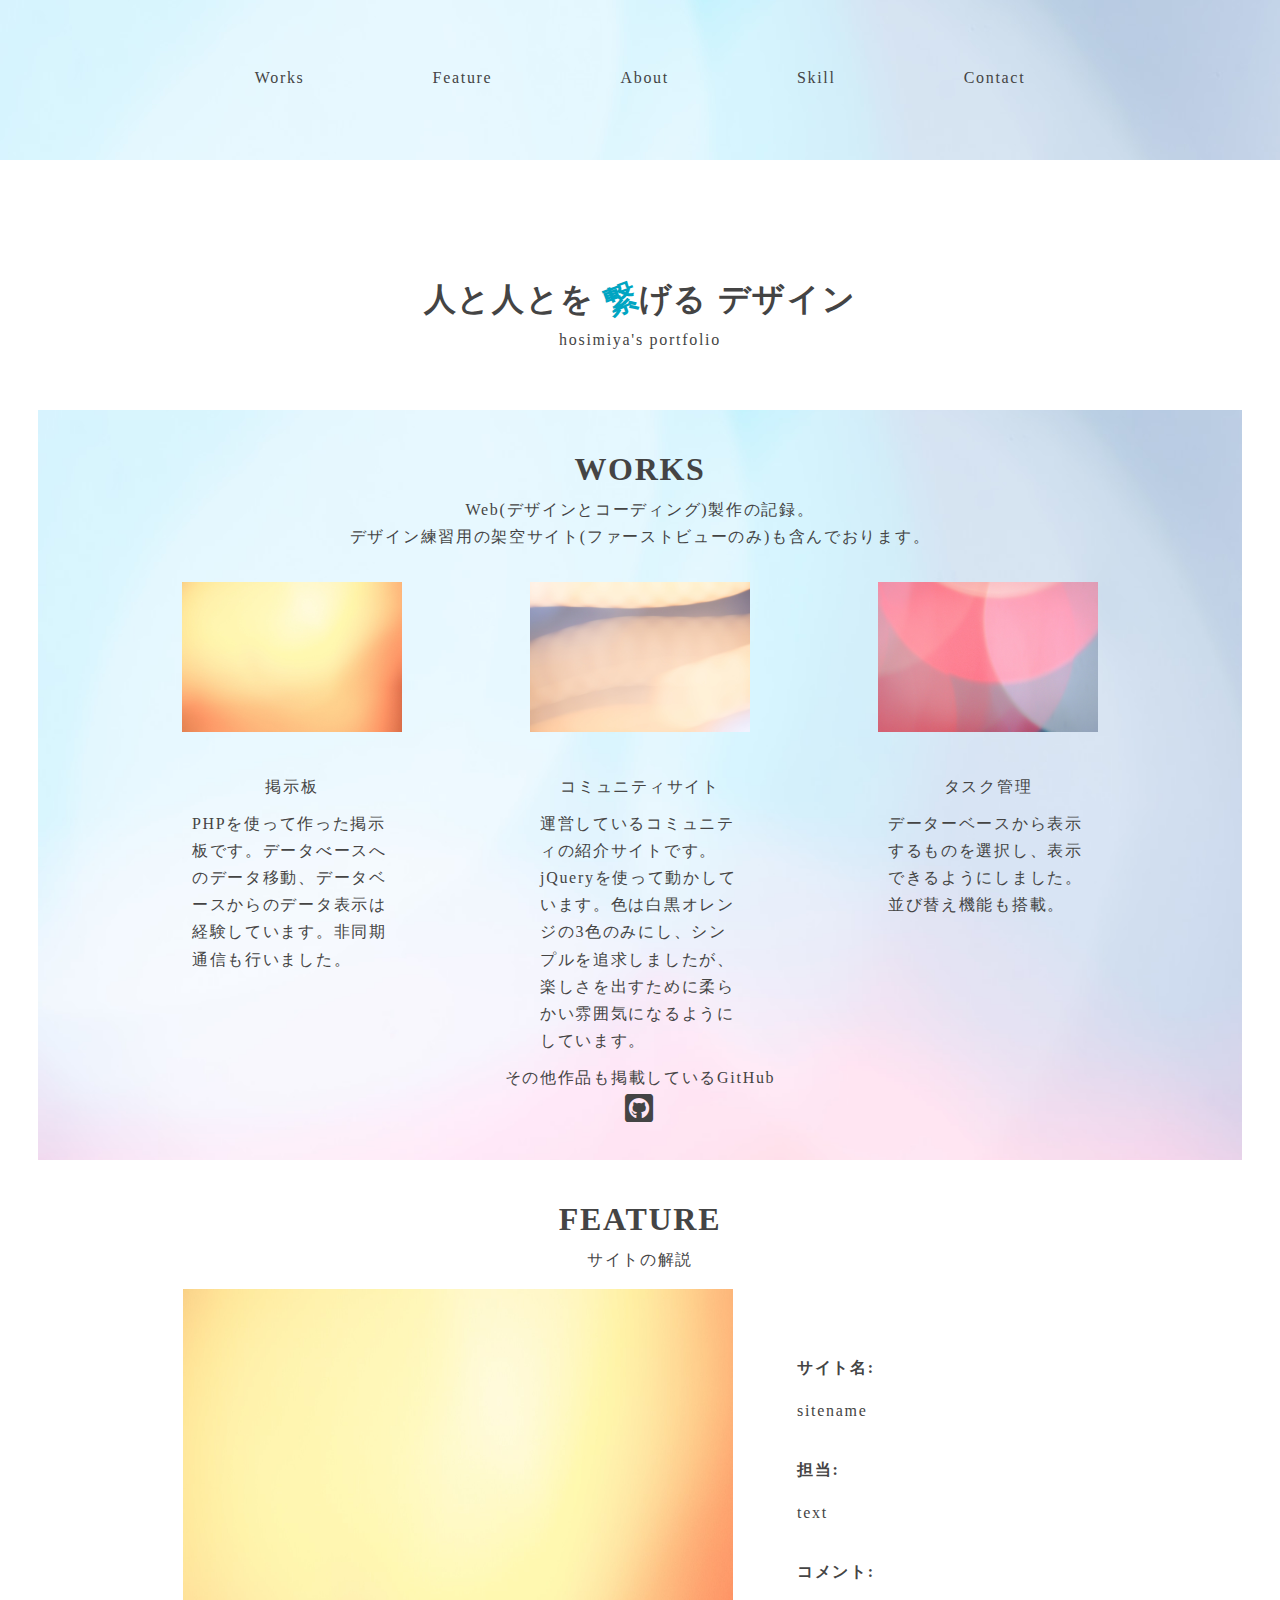
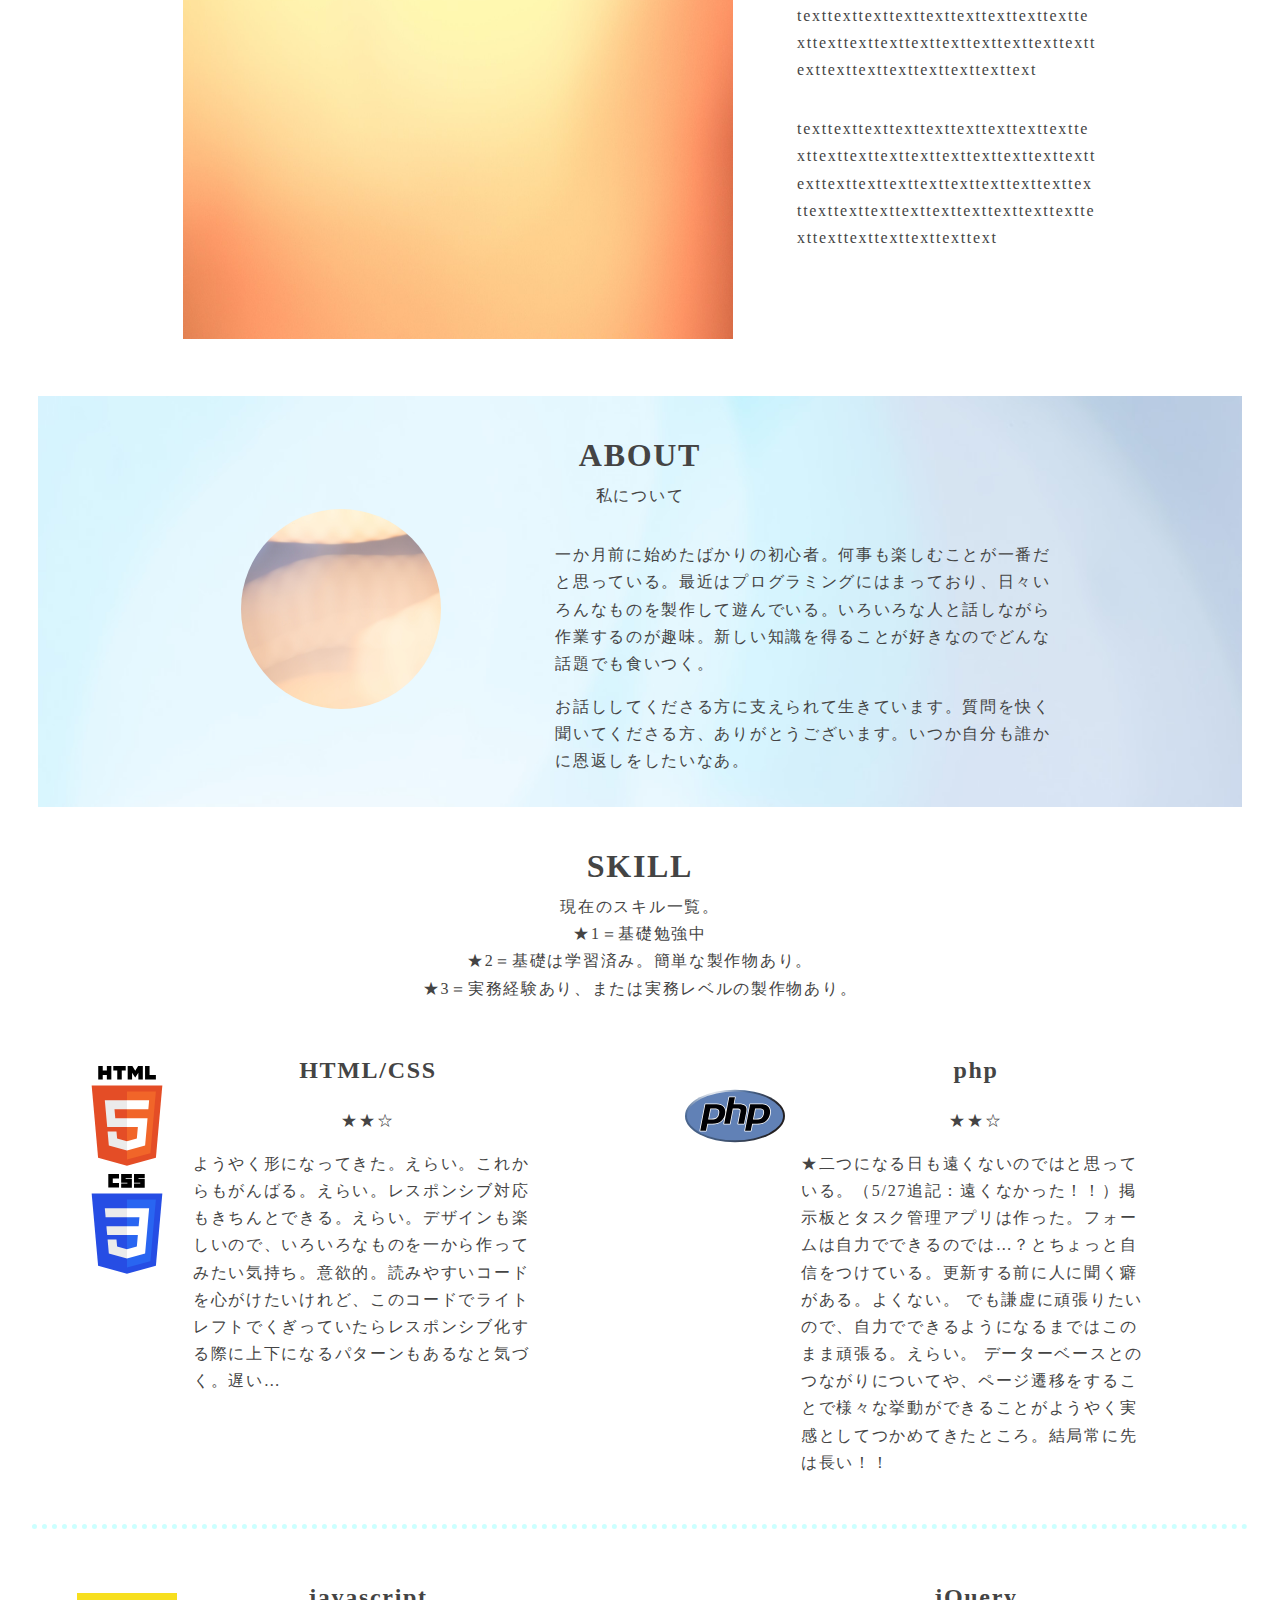
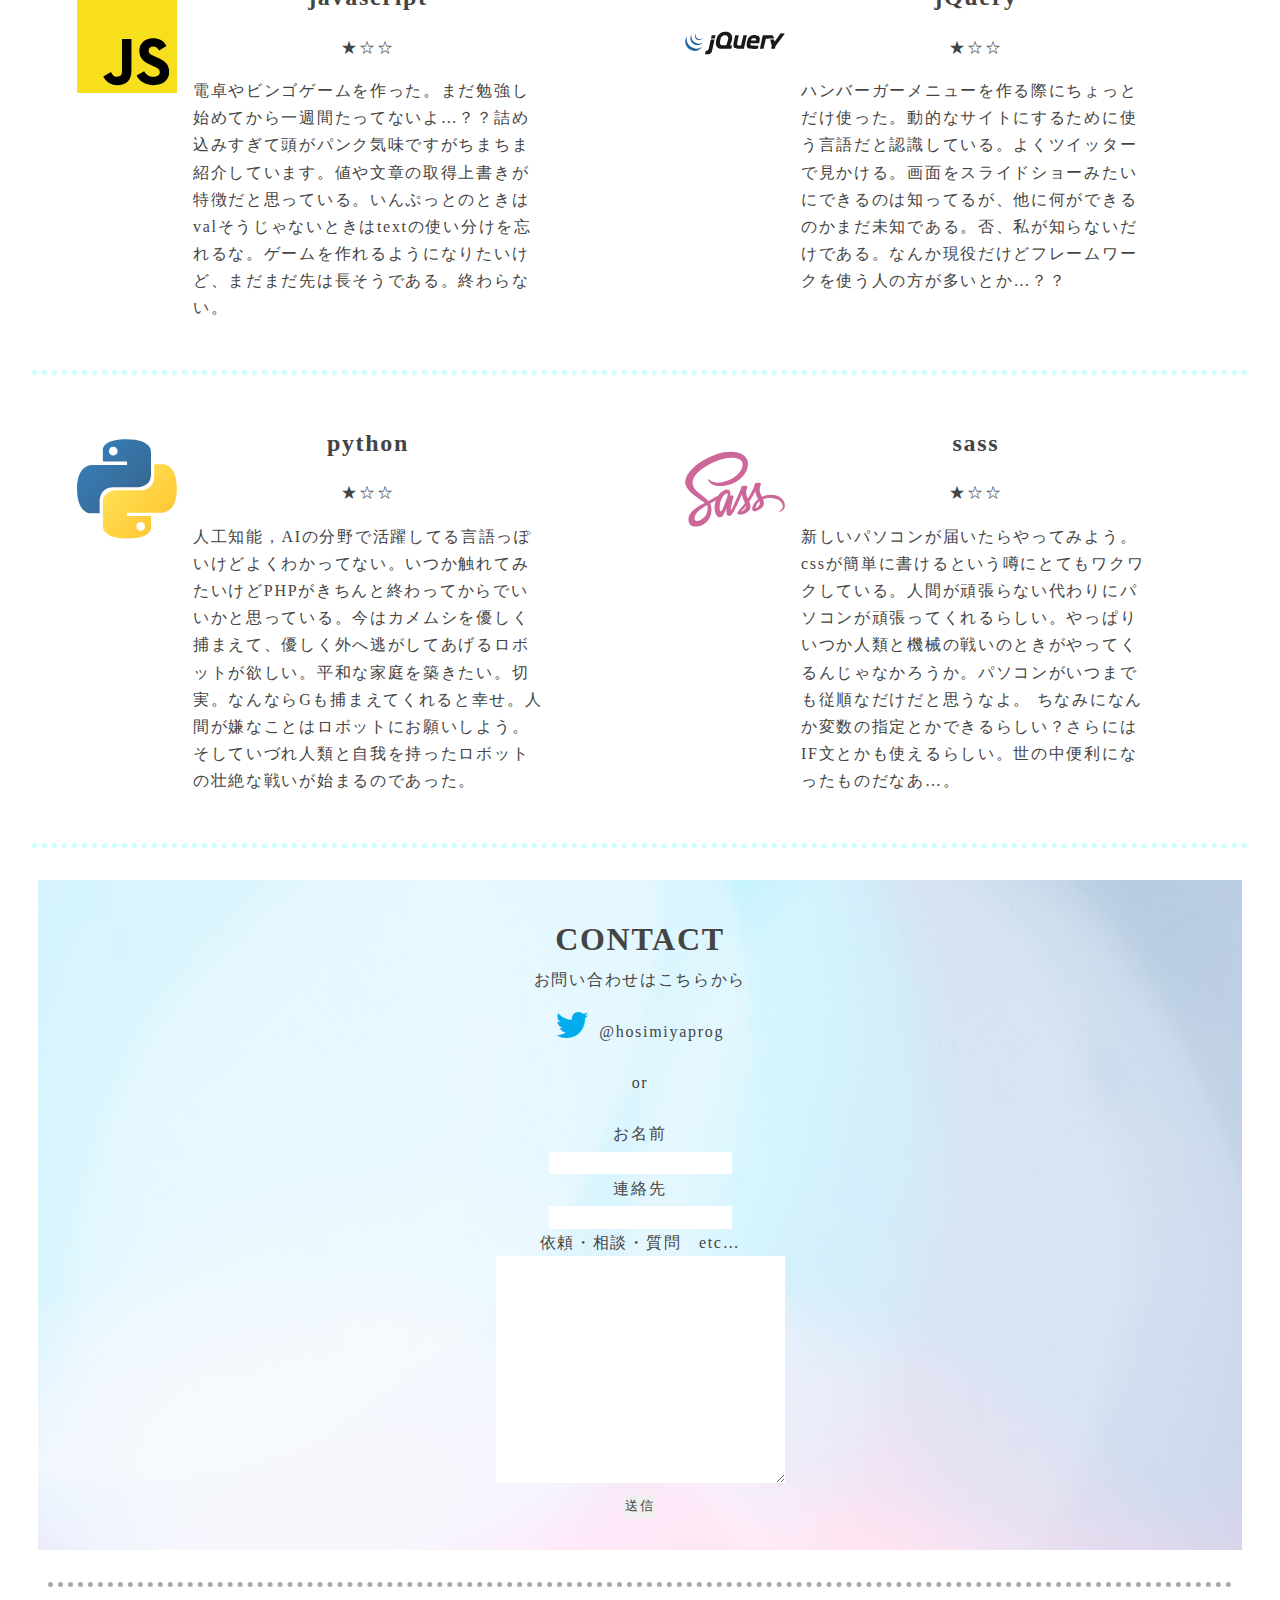
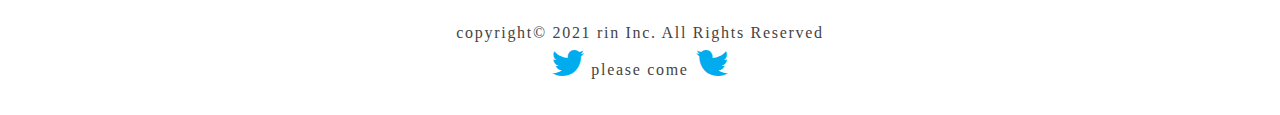
==== portfolio.html @ b61c9c37 "初期化" ====
<!DOCTYPE html>
<html lang="ja">

<head>
  <meta charset="UTF-8">
  <meta http-equiv="X-UA-Compatible" content="IE=edge">
  <meta name="viewport" content="width=device-width, initial-scale=1.0">
  <link rel="stylesheet" href="portfolio-common.css">
  <link rel="stylesheet" href="portfolio-sp.css" media="screen and (max-width:480px)">
  <link rel="stylesheet" href="portfolio-tb.css" media="screen and (min-width:480px) and (max-width:960px)">
  <link rel="stylesheet" href="portfolio-pc.css" media="screen and (min-width:960px)">
  <link rel="stylesheet" href="https://use.fontawesome.com/releases/v5.1.0/css/all.css">
  <title>portfolio</title>
</head>

<body>
  <header>
    <div class="header-wrapper">
      <div class="hamburger-menu">
        <input type="checkbox" id="menu-btn-check">
        <label for="menu-btn-check" class="menu-btn"><span></span></label>
        <div class="menu-content">
          <ul>
            <li>
              <a href="#main-works">Works</a>
            </li>
            <li>
              <a href="#main-feature">Feature</a>
            </li>
            <li>
              <a href="#main-about">About</a>
            </li>
            <li>
              <a href="#main-skill">Skill</a>
            </li>
            <li>
              <a href="#main-contact">Contact</a>
            </li>
          </ul>
        </div>
      </div>
      <div id="header-li">
        <ul class="flex">
          <li>
            <a href="#main-works">
              Works
            </a>
          </li>
          <li>
            <a href="#main-feature">
              Feature
            </a>
          </li>
          <li>
            <a href="#main-about">
              About
            </a>
          </li>
          <li>
            <a href="#main-skill">
              Skill
            </a>
          </li>
          <li>
            <a href="#main-contact">
              Contact
            </a>
          </li>
        </ul>
      </div>
    </div>
  </header>
  <main>
    <div id="main-top">
      <h1>
        人と人とを <span class="main-top-h1">繋</span>げる デザイン
      </h1>
      <p>
        hosimiya's portfolio
      </p>
    </div>
    <div id="main-works">
      <div id="main-wrapper" class="top-wrapper fixed">
        <div id="works-top">
          <h1>
            WORKS
          </h1>
          <p>
            Web(デザインとコーディング)製作の記録。
          </p>
          <p>
            デザイン練習用の架空サイト(ファーストビューのみ)も含んでおります。
          </p>
        </div>
        <div id="works-content">
          <div class="flex-pc-center">
            <div id="works1">
              <div class="works-img">
                <img src="portfolio.img/works1.jpg" alt="蒼乃建設">
              </div>
              <div class="works-name">
                <p>
                  掲示板
                </p>
              </div>
              <div class="works-description">
                <p>
                  PHPを使って作った掲示板です。データべースへのデータ移動、データベースからのデータ表示は経験しています。非同期通信も行いました。
                </p>
              </div>
            </div>
            <div id="works2">
              <div class="works-img">
                <img src="portfolio.img/works2.jpg" alt="">
              </div>
              <div class="works-name">
                <p>
                  コミュニティサイト
                </p>
              </div>
              <div class="works-description">
                <p>
                  運営しているコミュニティの紹介サイトです。jQueryを使って動かしています。色は白黒オレンジの3色のみにし、シンプルを追求しましたが、楽しさを出すために柔らかい雰囲気になるようにしています。
                </p>
              </div>
            </div>
            <div id="works3">
              <div class="works-img">
                <img src="portfolio.img/works3.jpg" alt="isara">
              </div>
              <div class="works-name">
                <p>
                  タスク管理
                </p>
              </div>
              <div class="works-description">
                <p>
                  データーベースから表示するものを選択し、表示できるようにしました。並び替え機能も搭載。
                </p>
              </div>
            </div>
          </div>
          <div class="work-github">
            <a href="">
            <p>その他作品も掲載しているGitHub</p>
              <i class="fab fa-github-square fa-2x"></i>
            </a>
            </div>
        </div>
      </div>
    </div>
    <div id="main-feature">
      <div class="top-wrapper-noimg">
        <div id="feature-top">
          <h1>
            FEATURE
          </h1>
          <p>
            サイトの解説
          </p>
        </div>
        <div id="feature-content">
          <div class="flex-pc-center">
            <div id="feature-left">
              <div class="feature-img">
                <img src="portfolio.img/works1.jpg" alt="蒼乃建設">
              </div>
            </div>
            <div id="feature-right">
              <p class="feature-right-heading">
                サイト名:
              </p>
              <p class="feature-right-text">
                sitename
              </p>
              <p class="feature-right-heading">
                担当:
              </p>
              <p class="feature-right-text">
                text
              </p>
              <p class="feature-right-heading">
                コメント:
              </p>
              <p class="feature-right-text feature-comment">
                texttexttexttexttexttexttexttexttexttexttexttexttexttexttexttexttexttexttexttexttexttexttexttexttexttexttext
              </p>
              <p class="feature-right-text feature-comment">
                texttexttexttexttexttexttexttexttexttexttexttexttexttexttexttexttexttexttexttexttexttexttexttexttexttexttexttexttexttexttexttexttexttexttexttexttexttexttexttexttexttexttexttexttext
              </p>
            </div>
          </div>
        </div>
      </div>
    </div>
    <div id="main-about">
      <div id="about-wrapper" class="top-wrapper">
        <div id="about-top">
          <h1>
            ABOUT
          </h1>
          <p>
            私について
          </p>
        </div>
        <div class="flex-pc-start">
          <div id="about-left">
            <img src="portfolio.img/works2.jpg" alt="プロフィール画像">
          </div>
          <div id="about-right">
            <p>
              一か月前に始めたばかりの初心者。何事も楽しむことが一番だと思っている。最近はプログラミングにはまっており、日々いろんなものを製作して遊んでいる。いろいろな人と話しながら作業するのが趣味。新しい知識を得ることが好きなのでどんな話題でも食いつく。
            </p>
            <p>
              お話ししてくださる方に支えられて生きています。質問を快く聞いてくださる方、ありがとうございます。いつか自分も誰かに恩返しをしたいなあ。
            </p>
          </div>
        </div>
      </div>
    </div>
    <div id="main-skill">
      <div class="top-wrapper-noimg">
        <div id="skill-top">
          <h1>
            SKILL
          </h1>
          <p>
            現在のスキル一覧。<br>
            ★1＝基礎勉強中<br>
            ★2＝基礎は学習済み。簡単な製作物あり。<br>
            ★3＝実務経験あり、または実務レベルの製作物あり。
          </p>
        </div>
        <div id="skill-content">
          <div class="flex-pc-around">
            <div class="skill-li">
              <div class="flex-pc-start">
                <div class="skill-left">
                  <img src="portfolio.img/html-5.svg" alt="言語マークhtml" width="100px" height="100px">
                  <img src="portfolio.img/css-3.svg" alt="言語マークcss" width="100px" height="100px">
                </div>
                <div class="skill-right">
                  <h2>
                    HTML/CSS
                  </h2>
                  <p>
                    ★★☆
                  </p>
                  <p class="text-left">
                    ようやく形になってきた。えらい。これからもがんばる。えらい。レスポンシブ対応もきちんとできる。えらい。デザインも楽しいので、いろいろなものを一から作ってみたい気持ち。意欲的。読みやすいコードを心がけたいけれど、このコードでライトレフトでくぎっていたらレスポンシブ化する際に上下になるパターンもあるなと気づく。遅い…
                  </p>
                </div>
              </div>
            </div>
            <div class="skill-li">
              <div class="flex-pc-start">
                <div class="skill-left">
                  <img src="portfolio.img/php.svg" alt="言語マークphp" width="100px" height="100px">
                </div>
                <div class="skill-right">
                  <h2>
                    php
                  </h2>
                  <p>
                    ★★☆
                  </p>
                  <p class="text-left">
                    ★二つになる日も遠くないのではと思っている。（5/27追記：遠くなかった！！）掲示板とタスク管理アプリは作った。フォームは自力でできるのでは…？とちょっと自信をつけている。更新する前に人に聞く癖がある。よくない。
                    でも謙虚に頑張りたいので、自力でできるようになるまではこのまま頑張る。えらい。
                    データーベースとのつながりについてや、ページ遷移をすることで様々な挙動ができることがようやく実感としてつかめてきたところ。結局常に先は長い！！
                  </p>
                </div>
              </div>
            </div>
          </div>
          <div class="flex-pc-around">
            <div class="skill-li">
              <div class="flex-pc-start">
                <div class="skill-left">
                  <img src="portfolio.img/javascript.svg" alt="言語マークjs" width="100px" height="100px">
                </div>
                <div class="skill-right">
                  <h2>
                    javascript
                  </h2>
                  <p>
                    ★☆☆
                  </p>
                  <p class="text-left">
                    電卓やビンゴゲームを作った。まだ勉強し始めてから一週間たってないよ…？？詰め込みすぎて頭がパンク気味ですがちまちま紹介しています。値や文章の取得上書きが特徴だと思っている。いんぷっとのときはvalそうじゃないときはtextの使い分けを忘れるな。ゲームを作れるようになりたいけど、まだまだ先は長そうである。終わらない。
                  </p>
                </div>
              </div>
            </div>
            <div class="skill-li">
              <div class="flex-pc-start">
                <div class="skill-left">
                  <img src="portfolio.img/jquery.svg" alt="言語マークjq" width="100px" height="100px">
                </div>
                <div class="skill-right">
                  <h2>
                    jQuery
                  </h2>
                  <p>
                    ★☆☆
                  </p>
                  <p class="text-left">
                    ハンバーガーメニューを作る際にちょっとだけ使った。動的なサイトにするために使う言語だと認識している。よくツイッターで見かける。画面をスライドショーみたいにできるのは知ってるが、他に何ができるのかまだ未知である。否、私が知らないだけである。なんか現役だけどフレームワークを使う人の方が多いとか…？？
                  </p>
                </div>
              </div>
            </div>
          </div>
          <div class="flex-pc-around">
            <div class="skill-li">
              <div class="flex-pc-start">
                <div class="skill-left">
                  <img src="portfolio.img/python.svg" alt="言語マークpython" width="100px" height="100px">
                </div>
                <div class="skill-right">
                  <h2>
                    python
                  </h2>
                  <p>
                    ★☆☆
                  </p>
                  <p class="text-left">
                    人工知能，AIの分野で活躍してる言語っぽいけどよくわかってない。いつか触れてみたいけどPHPがきちんと終わってからでいいかと思っている。今はカメムシを優しく捕まえて、優しく外へ逃がしてあげるロボットが欲しい。平和な家庭を築きたい。切実。なんならGも捕まえてくれると幸せ。人間が嫌なことはロボットにお願いしよう。そしていづれ人類と自我を持ったロボットの壮絶な戦いが始まるのであった。
                  </p>
                </div>
              </div>
            </div>
            <div class="skill-li">
              <div class="flex-pc-start">
                <div class="skill-left">
                  <img src="portfolio.img/sass.svg" alt="言語マークsass" width="100px" height="100px">
                </div>
                <div class="skill-right">
                  <h2>
                    sass
                  </h2>
                  <p>
                    ★☆☆
                  </p>
                  <p class="text-left">
                    新しいパソコンが届いたらやってみよう。cssが簡単に書けるという噂にとてもワクワクしている。人間が頑張らない代わりにパソコンが頑張ってくれるらしい。やっぱりいつか人類と機械の戦いのときがやってくるんじゃなかろうか。パソコンがいつまでも従順なだけだと思うなよ。
                    ちなみになんか変数の指定とかできるらしい？さらにはIF文とかも使えるらしい。世の中便利になったものだなあ…。
                  </p>
                </div>
              </div>
            </div>
          </div>
        </div>
      </div>
    </div>
    <div id="main-contact">
      <div id="contact-top" class="top-wrapper">
        <div id="contact-top">
          <h1>
            CONTACT
          </h1>
          <p>
            お問い合わせはこちらから
          </p>
        </div>
        <div id="contact-twitter">
          <a href="https://twitter.com/hosimiyaprog"><i class="fab fa-twitter fa-2x" style="color: #00ACEE;">
              <span>@hosimiyaprog</span></i></a>
        </div>
        <div class="or">
          <p>or</p>
        </div>
        <form action="contact.php" method="POST">
          <div id="contact-name">
            <p>お名前</p>
            <input type="text" name="name" required>
          </div>
          <div id="contact-email">
            <p>連絡先</p>
            <input type="text" name="email">
          </div>
          <div id="contact-content">
            <p>
              依頼・相談・質問　etc…
            </p>
            <textarea name="content" id="" cols="30" rows="10"></textarea>
          </div>
          <div class="contact-btn">
            <button type="submit">送信</button>
          </div>
        </form>
      </div>
    </div>
    <div id="main-bottom">
      <a href="#header-wrappre"></a>
    </div>
  </main>
  <footer>
    <div id="footer-wrappre">
      <div id="footer-copyright"></div>
      <p>
        copyright&copy; 2021 rin Inc. All Rights Reserved
      </p>
      <div class="footer-twitter">
        <a href="https://twitter.com/hosimiyaprog">
          <span class="i-twitter">
            <i class="fab fa-twitter fa-2x" style="color: #00ACEE;"></i>
          </span>
          <span class="i-heart d-none">
            <i class="fas fa-heart fa-2x" style="color:rgb(235, 57, 66)"></i>
          </span>
          <span>please come</span>
          <span class="i-heart d-none">
            <i class="fas fa-heart  fa-2x" style="color:rgb(235, 57, 66)"></i>
          </span>
          <span class="i-twitter">
            <i class="fab fa-twitter fa-2x fa-flip-horizontal" style="color: #00ACEE;"></i>
          </span>
        </a>
      </div>
    </div>
  </footer>
  <div id="page_top"><a href="#"></a></div>
  <script src="https://ajax.googleapis.com/ajax/libs/jquery/3.4.1/jquery.min.js"></script>
  <script src="anime.min.js"></script>
  <script>
    $(document).ready(function () {
      $(".hamburger-menu .menu-content a").on("click", function () {
        $("#menu-btn-check").prop("checked", false)
      })
    })
  </script>
  <script>
    jQuery(function () {
      var pagetop = $('#page_top');
      pagetop.hide();
      $(window).on("scroll", () => {
        if ($(this).scrollTop() > 100) {  //100pxスクロールしたら表示
          pagetop.fadeIn();
        } else {
          pagetop.fadeOut();
        }
      });
      pagetop.on("click", () => {
        $('body,html').animate({
          scrollTop: 0
        }, 500); //0.5秒かけてトップへ移動
        return false;
      });
    });
  </script>
  <script>
    $(document).ready(function () {
      $(".footer-twitter a").on("mouseover", function () {
        $(".i-twitter").toggleClass("d-none")
        $(".i-heart").toggleClass("d-none")
      })
      $(".footer-twitter a").on("mouseout", function () {
        $(".i-twitter").toggleClass("d-none")
        $(".i-heart").toggleClass("d-none")
      })
    })
  </script>
</body>

</html>
---- portfolio-common.css ----
* {
  margin: 0;
  padding: 0;
  border: 0;
  text-align: center;
  color: #444;
  letter-spacing: 1.7px;
  line-height: 1.7;
}

li {
  list-style: none;
}

a {
  text-decoration: none;
}

.flex {
  display: flex;
}
.main-top-h1{
  display: inline-block;
  transform: rotate(-20deg);
  color: rgb(0, 165, 194);
}

.text-left {
  text-align: left;
}

#main-top h1 {
  margin-top: 3.5em;
}

#main-top p {
  margin-bottom: 3.5em;
}

.header-wrapper {
  background-image: url(portfolio.img/site-back.jpg);
  width: 100%;
}

.top-wrapper {
  background-image: url(portfolio.img/site-back.jpg);
  margin-left: 3%;
  margin-right: 3%;
  padding: 2em;
}

.top-wrapper-noimg {
  padding: 2em;
}

.works-description {
  width: 200px;
  overflow-wrap: break-word;
  margin: 10px auto;
}

.works-img {
  margin: 2em;
}

.works-description p {
  text-align: left;
}

#feature-content {
  margin: 1em;
}

.feature-right-heading {
  font-weight: bold;
  text-align: left;
}

.feature-right-text {
  text-align: left;
  margin-top: 1em;
  margin-bottom: 2em;
  overflow-wrap: break-word;
}

#about-left img {
  width: 200px;
  height: 200px;
  border-radius: 50%;
}

#about-right p {
  text-align: left;
  margin-top: 1em;
}

.skill-li {
  margin: 3em 0.5em;
}

#contact-top {
  margin-bottom: 1em;
}

#contact-twitter {
  margin: 1.5em 0;
}

#contact-twitter span {
  font-size: 1rem;
}

.or {
  margin: 0 0 1.5em 0;
}

#footer-wrappre {
  border-top: 5px dotted #aaa;
  margin: 2em 3em;
}

#footer-copyright {
  margin-top: 2em;
}

.d-none {
  display: none;
}

#page_top {
  width: 50px;
  height: 50px;
  position: fixed;
  right: 0;
  bottom: 0;
  background: linear-gradient(rgb(143, 199, 199), rgb(6, 159, 197));
  opacity: 0.6;
  border-radius: 50%;
  margin: 0 1em 1em 0;
}

#page_top a {
  position: relative;
  display: block;
  width: 50px;
  height: 50px;
  text-decoration: none;
}

#page_top a::before {
  font-family: 'Font Awesome 5 Free';
  font-weight: 900;
  content: '\f102';
  font-size: 25px;
  color: #fff;
  position: absolute;
  width: 25px;
  height: 25px;
  top: -5px;
  bottom: 1;
  right: 0;
  left: 0;
  margin: auto;
  text-align: center;
}

.response {
  background: linear-gradient(rgb(133, 237, 255), rgb(252, 176, 255));
}

.respons-main p {
  margin-top: 1em;
}

.response-comment {
  margin: 2em 0;
}

.response-btn a {
  display: inline-block;
  padding: 0.5em 1em;
  margin-bottom: 2em;
  border-radius: 25%;
}

.response-btn a i:hover {
  color: rgb(155, 159, 161);
}
---- portfolio-sp.css ----
.menu-btn {
  position: fixed;
  top: 10px;
  right: 10px;
  display: flex;
  height: 55px;
  width: 50px;
  justify-content: center;
  align-items: center;
  z-index: 90;
  background-color: #fff;
}
.menu-btn span,
.menu-btn span:before,
.menu-btn span:after {
  content: '';
  display: block;
  height: 3px;
  width: 25px;
  border-radius: 3px;
  background-color: #444;
  position: absolute;
}
.menu-btn span:before {
  bottom: 8px;
}
.menu-btn span:after {
  top: 8px;
}

#menu-btn-check:checked ~ .menu-btn span {
    background-color: rgba(255, 255, 255, 0);/*メニューオープン時は真ん中の線を透明にする*/
}
#menu-btn-check:checked ~ .menu-btn span::before {
    bottom: 0;
    transform: rotate(45deg);
}
#menu-btn-check:checked ~ .menu-btn span::after {
    top: 0;
    transform: rotate(-45deg);
}
#menu-btn-check {
  display: none;
}

.menu-content {
  width: 100%;
  height: 100%;
  position: fixed;
  top: 0;
  left: 100%;/*leftの値を変更してメニューを画面外へ*/
  z-index: 80;
  background-color: #fff;
  transition: all 0.5s;/*アニメーション設定*/
}
.menu-content ul {
  padding: 70px 10px 0;
}
.menu-content ul li {
  border-bottom: solid 1px #444;
  list-style: none;
}
.menu-content ul li a {
  display: block;
  width: 100%;
  font-size: 15px;
  box-sizing: border-box;
  color:#444;
  text-decoration: none;
  padding: 9px 15px 10px 0;
  position: relative;
}
.menu-content ul li a::before {
  content: "";
  width: 7px;
  height: 7px;
  border-top: solid 2px #ffffff;
  border-right: solid 2px #ffffff;
  transform: rotate(45deg);
  position: absolute;
  right: 11px;
  top: 16px;
}

#menu-btn-check:checked ~ .menu-content {
  left: 0;/*メニューを画面内へ*/
}

li a:hover{
  background-image: url(portfolio.img/site-back.jpg);
}

.header-wrapper{
  height: 6em;
}

.flex{
  display: flex;
  justify-content: center;
}

#header-li{
  display: none;
}

.fixed{
  background-attachment: fixed;
}

.works-img{
  margin: 1em;
}

.works-img img{
  width: 180px;
  height: 130px;
}

.feature-img img{
  width: 80%;
  height: 400px;
}

#feature-right p{
  text-align: center;
}
.feature-right-text{
  width: 200px;
  overflow-wrap: break-word;
  margin: 1em auto;
}

#about-left img{
  width: 150px;
  height: 150px;
  border-radius: 50%;
}
#about-top{
  margin-bottom: 1em;
}

#about-left{
  margin-top: 1em;
}

#about-right{
  margin: 2em auto 1em auto;
  width: 200px;
  overflow-wrap: break-word;
}

#skill-top p{
  font-size: 0.7em;
}

.skill-li{
  margin: 2em;
}

.skill-right p{
  width: 195px;
  margin: 1em auto;
  font-size: 0.8em;
  line-height: 1.9;
  letter-spacing: 1.2;
}

#skill-content{
  margin-top: 2em;
}




#page_top{
  width: 45px;
  height: 45px;
  position: fixed;
  right: 0;
  bottom: 0;
  background: linear-gradient(rgb(143, 199, 199), rgb(6, 159, 197));
  opacity: 0.6;
  border-radius: 50%;
	margin: 0 0.5em 0.5em 0;
}
#page_top a{
  position: relative;
  display: block;
  width: 30px;
  height: 30px;
  text-decoration: none;
}
#page_top a::before{
  font-family: 'Font Awesome 5 Free';
  font-weight: 900;
  content: '\f102';
  font-size: 25px;
  color: #fff;
  position: absolute;
  width: 25px;
  height: 25px;
  top: -2px;
  bottom: 0;
  right: 0;
  left: 0;
  margin: auto 0.43em;
  text-align: center;
}
---- portfolio-tb.css ----
.hamburger-menu {
  display: none;
}

li a:hover {
  border-bottom: 1px solid #444;
}

.header-wrapper{
  height: 10em;
}

.flex{
  justify-content: center;
}

#header-li{
  padding-top: 3em;
}

#header-li li {
  padding: 1em, 1em;
  margin: 1em;
}


.fixed{
  background-attachment: fixed;
}

.works-img img{
  width: 280px;
  height: 200px;
}


.feature-img img{
  width: 80%;
  height: 700px;
}

#feature-right p{
  text-align: center;
}
.feature-right-text{
  width: 400px;
  overflow-wrap: break-word;
  margin: 1em auto;
  text-align: left;
}
#feature-right .feature-comment{
  text-align: left;
}

#about-left{
  margin-top: 1em;
}

#about-right{
  margin: 2em auto 1em auto;
  width: 400px;
  overflow-wrap: break-word;
}

.skill-right p{
  margin: 0 auto;
  width: 80%;
  margin-top: 1em;
}

.skill-li{
  padding-bottom: 3em;
  border-bottom: 5px dotted #cff;
  margin-bottom: 2em;
}
---- portfolio-pc.css ----
.hamburger-menu {
  display: none;
}

li a:hover {
  border-bottom: 1px solid #444;
}

.flex-pc-center{
  display: flex;
  justify-content: center;
}

.flex-pc-start{
  display: flex;
  justify-content: start;
}
.flex-pc-around{
  display: flex;
  justify-content: space-around;
}

.header-wrapper{
  height: 10em;
}

.flex{
  justify-content: center;
}

#header-li li {
  padding: 2em;
  margin: 2em;
}

.works-img{
  margin: 2em 4em;
}
.works-img img{
  width: 220px;
  height: 150px;
}

.works-name{
  width: 220px;
  margin: auto;
}
.auto{
  margin-left: auto;
  margin-right: auto;
}

#feature-right{
  margin: auto 0 auto 2em;
}
#feature-left{
  margin: 0 2em 0 0;
}

.feature-img img{
  width: 550px;
  height: 650px;
}


.feature-right-text{
  width: 300px;
}
.feature-comment{
  text-align: left;
}

#about-left{
  margin-left: 15%;
}

#about-right{
  margin-left: 10%;
  margin-top: 1em;
  text-align: left;
  width: 500px;
  overflow-wrap: break-word;
}

.skill-li{
  width: 550px;
  margin: 3em 0.5em;
}
.skill-left{
  width: 100px;
  margin: 1em;
}

#skill-content .flex-pc-around{
  border-bottom: 5px dotted #cff;
}
#skill-content .border-none{
  border: none;
}


.skill-right p{
  width: 350px;
  margin-top: 1em;
}

input{
  outline: none;
  text-align: left;
  font-family: 'Gill Sans', 'Gill Sans MT', Calibri, 'Trebuchet MS', sans-serif;
}

textarea{
  outline: none;
  text-align: left;
  font-family: 'Gill Sans', 'Gill Sans MT', Calibri, 'Trebuchet MS', sans-serif;
}
#contact-twitter{
  margin-top: 1em;
}
#contact-twitter p{
  font-size: 1rem;
}
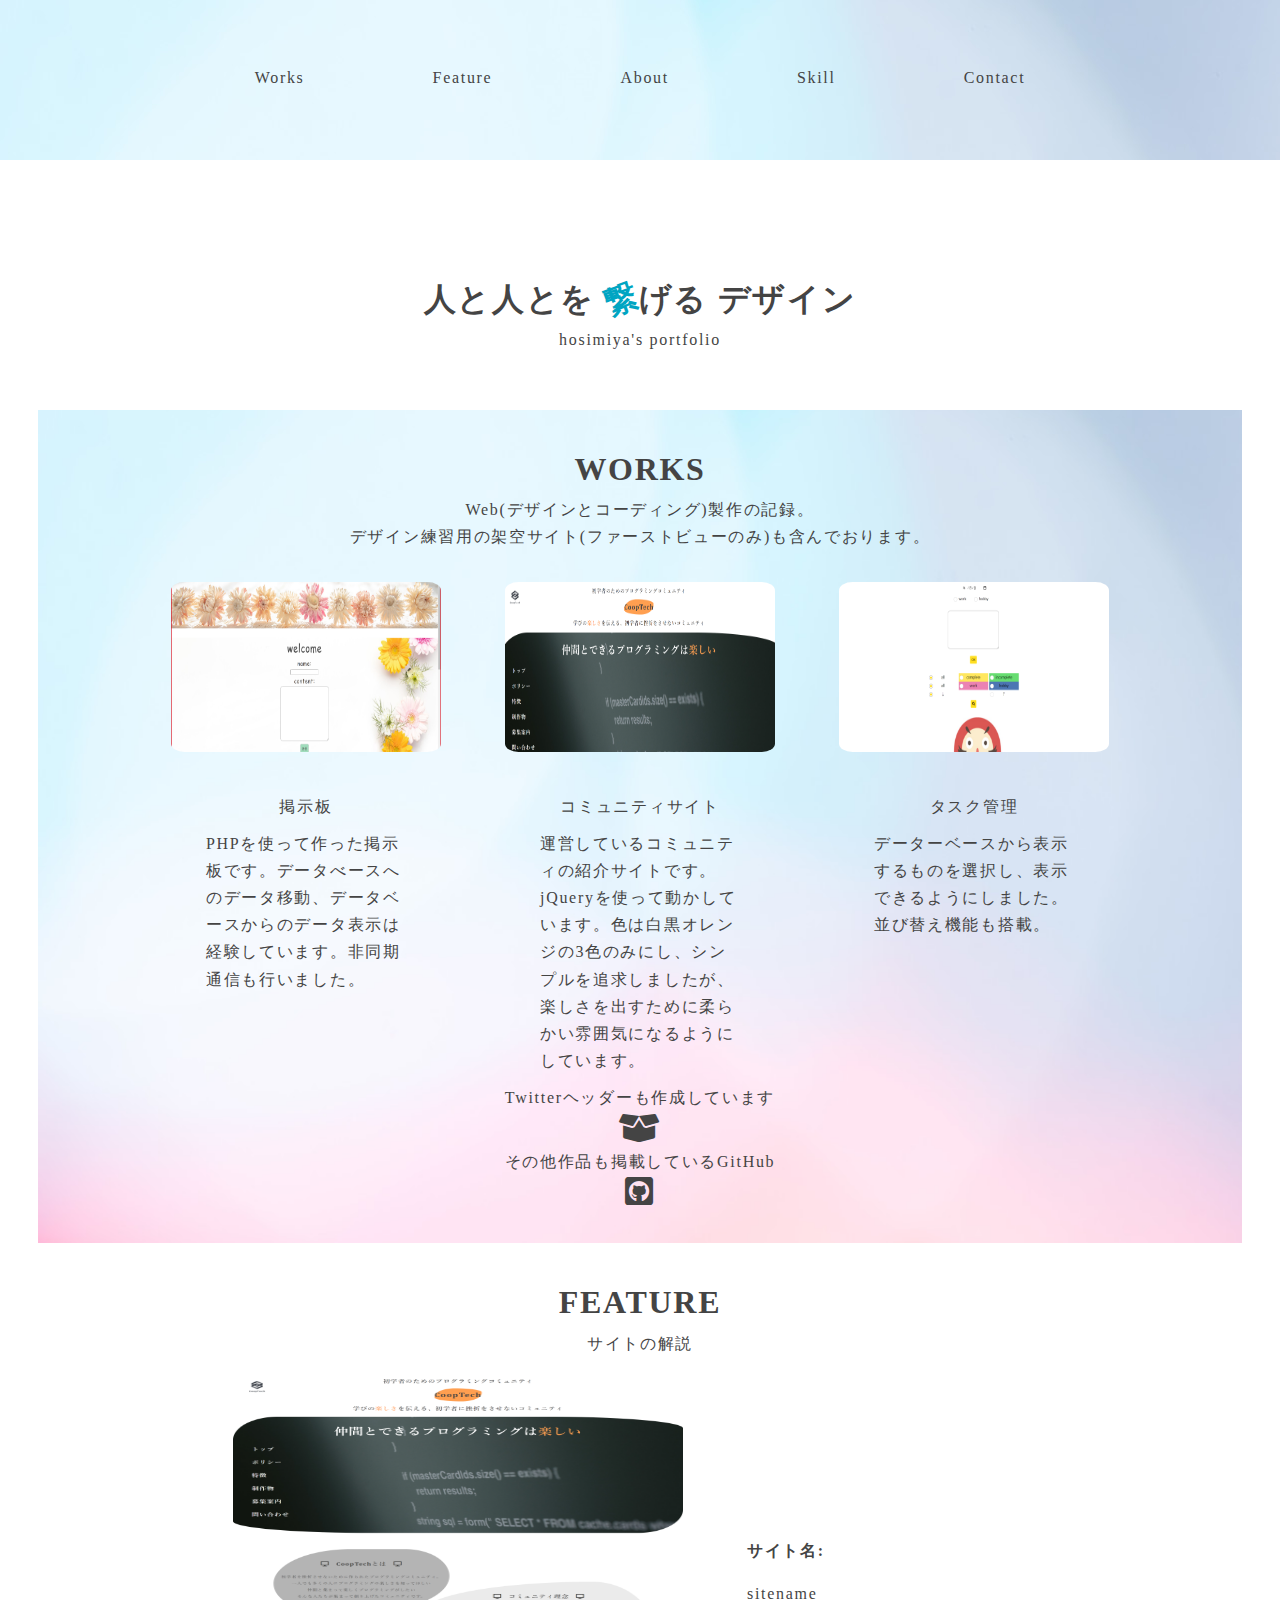
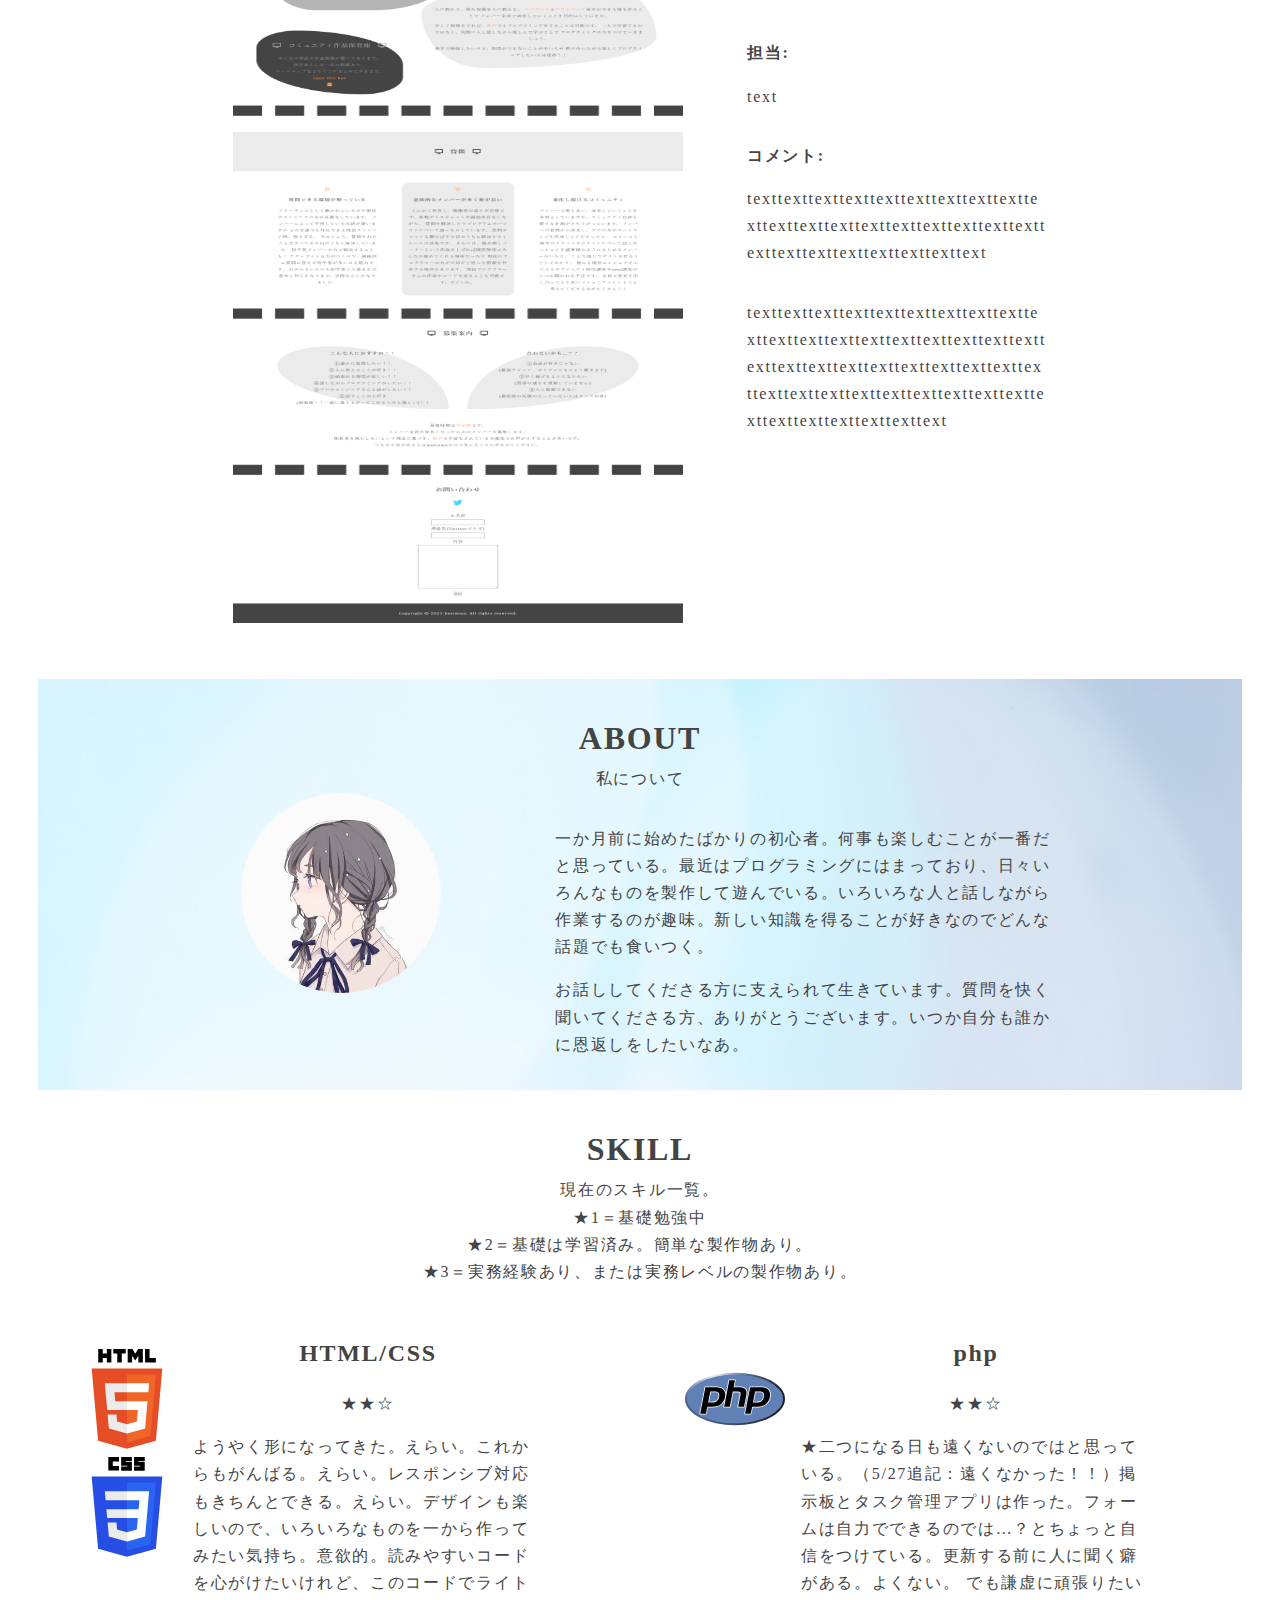
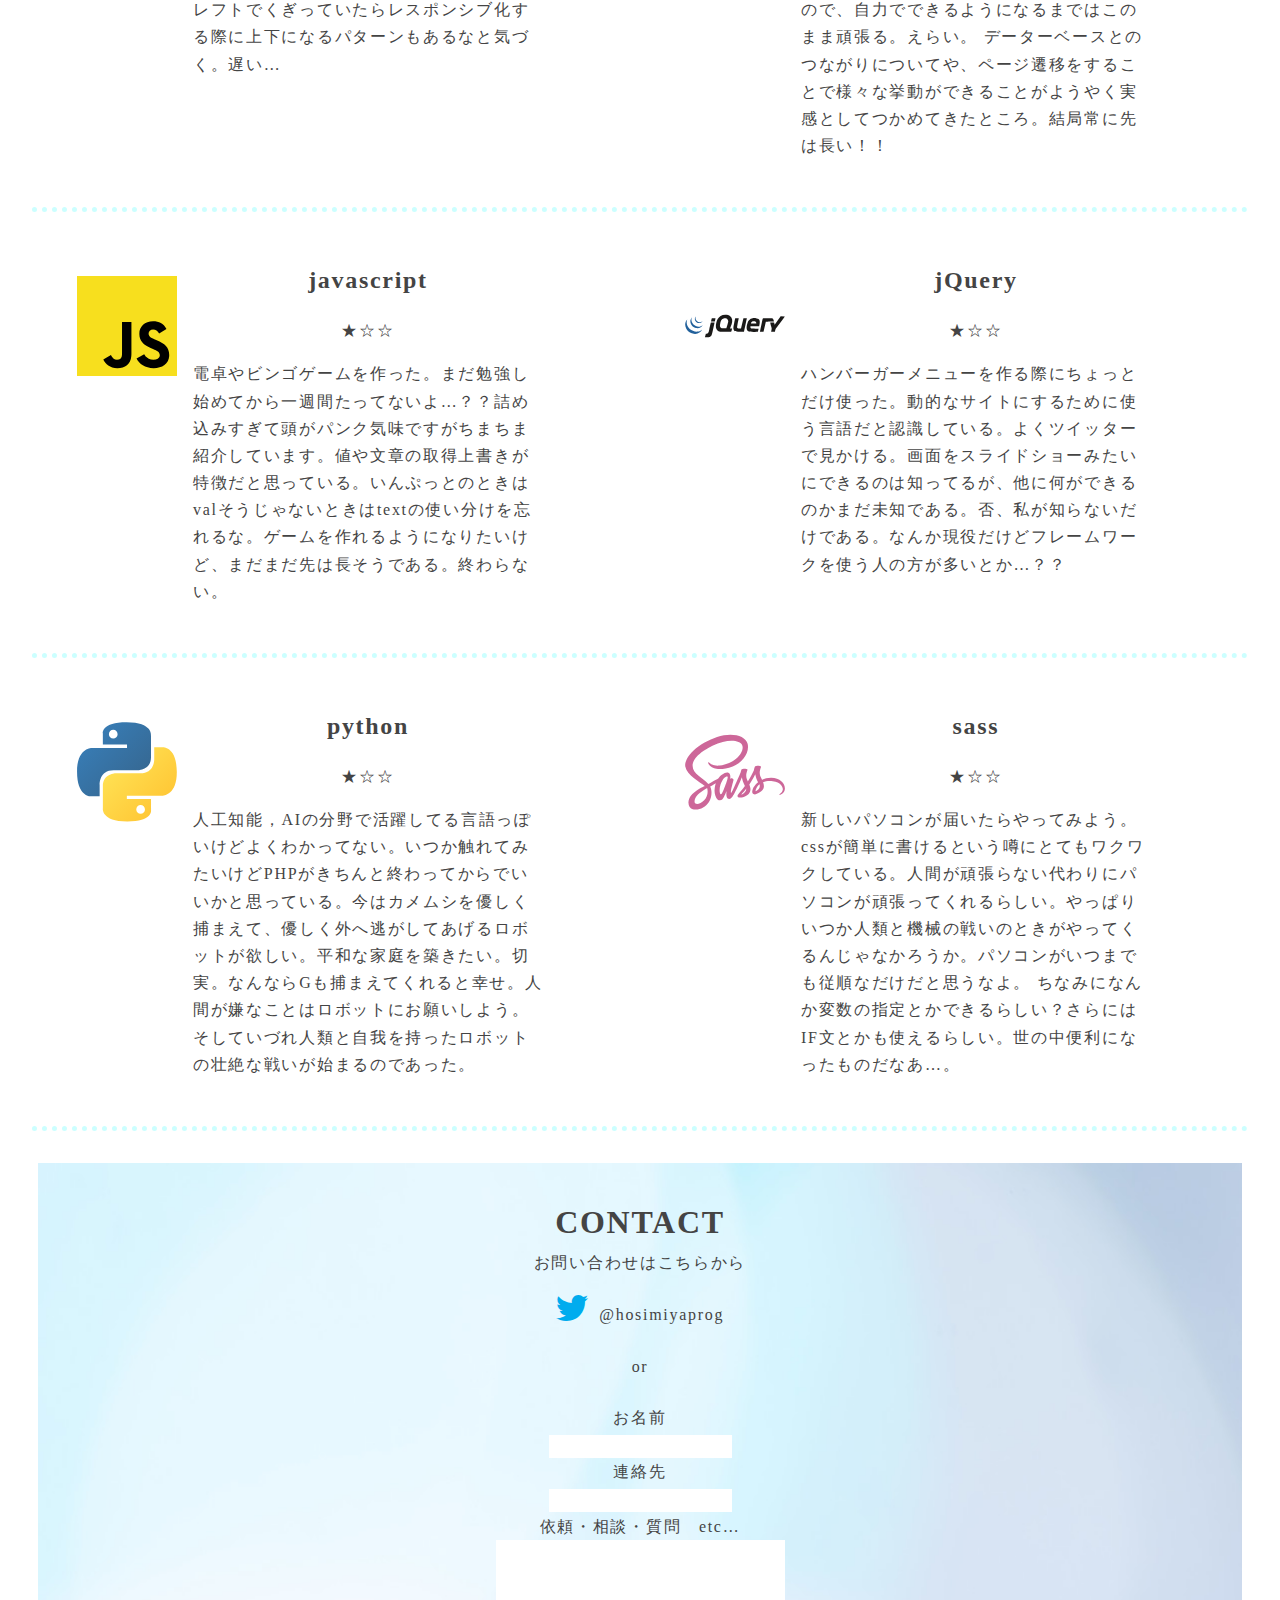
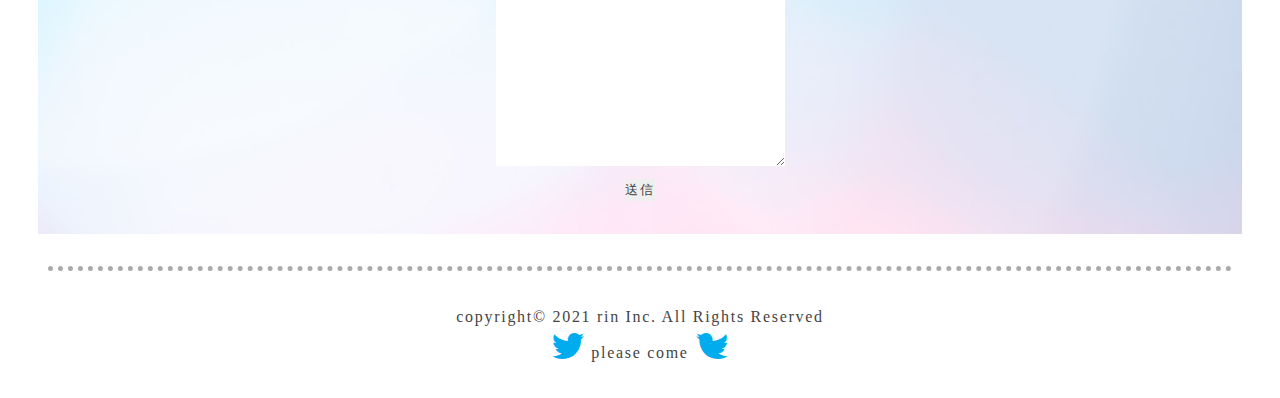
==== commit 4db65bac: "fixed_layout" ====
--- a/portfolio.html
+++ b/portfolio.html
@@ -95,14 +95,18 @@
         <div id="works-content">
           <div class="flex-pc-center">
             <div id="works1">
-              <div class="works-img">
-                <img src="portfolio.img/works1.jpg" alt="蒼乃建設">
-              </div>
-              <div class="works-name">
-                <p>
-                  掲示板
-                </p>
-              </div>
+              <a href="/php/bbsphp/bbs.php">
+                <div class="works-img">
+                  <img src="portfolio.img/works1.png" alt="掲示板">
+                </div>
+              </a>
+              <a href="/php/bbsphp/bbs.php">
+                <div class="works-name">
+                  <p>
+                    掲示板
+                  </p>
+                </div>
+              </a>
               <div class="works-description">
                 <p>
                   PHPを使って作った掲示板です。データべースへのデータ移動、データベースからのデータ表示は経験しています。非同期通信も行いました。
@@ -110,14 +114,18 @@
               </div>
             </div>
             <div id="works2">
-              <div class="works-img">
-                <img src="portfolio.img/works2.jpg" alt="">
-              </div>
-              <div class="works-name">
-                <p>
-                  コミュニティサイト
-                </p>
-              </div>
+              <a href="/php/cooptech/index.html">
+                <div class="works-img">
+                  <img src="portfolio.img/works2.png" alt="コミュニティサイト">
+                </div>
+              </a>
+              <a href="/php/cooptech/index.html">
+                <div class="works-name">
+                  <p>
+                    コミュニティサイト
+                  </p>
+                </div>
+              </a>
               <div class="works-description">
                 <p>
                   運営しているコミュニティの紹介サイトです。jQueryを使って動かしています。色は白黒オレンジの3色のみにし、シンプルを追求しましたが、楽しさを出すために柔らかい雰囲気になるようにしています。
@@ -125,14 +133,18 @@
               </div>
             </div>
             <div id="works3">
-              <div class="works-img">
-                <img src="portfolio.img/works3.jpg" alt="isara">
-              </div>
-              <div class="works-name">
-                <p>
-                  タスク管理
-                </p>
-              </div>
+              <a href="/php/taskphp/index.php">
+                <div class="works-img">
+                  <img src="portfolio.img/works3.png" alt="タスク管理アプリ">
+                </div>
+              </a>
+              <a href="/php/taskphp/index.php">
+                <div class="works-name">
+                  <p>
+                    タスク管理
+                  </p>
+                </div>
+              </a>
               <div class="works-description">
                 <p>
                   データーベースから表示するものを選択し、表示できるようにしました。並び替え機能も搭載。
@@ -140,8 +152,16 @@
               </div>
             </div>
           </div>
+          <div class="banner">
+            <a href="banner.html">
+              <p>
+                Twitterヘッダーも作成しています
+              </p>
+              <i class="fas fa-box-open fa-2x"></i>
+            </a>
+          </div>
           <div class="work-github">
-            <a href="">
+            <a href="https://github.com/hosimiya7">
             <p>その他作品も掲載しているGitHub</p>
               <i class="fab fa-github-square fa-2x"></i>
             </a>
@@ -163,7 +183,7 @@
           <div class="flex-pc-center">
             <div id="feature-left">
               <div class="feature-img">
-                <img src="portfolio.img/works1.jpg" alt="蒼乃建設">
+                <img src="portfolio.img/feature.png" alt="cooptech">
               </div>
             </div>
             <div id="feature-right">
@@ -205,7 +225,7 @@
         </div>
         <div class="flex-pc-start">
           <div id="about-left">
-            <img src="portfolio.img/works2.jpg" alt="プロフィール画像">
+            <img src="portfolio.img/profile.jpg" alt="プロフィール画像">
           </div>
           <div id="about-right">
             <p>
--- a/portfolio-common.css
+++ b/portfolio-common.css
@@ -61,6 +61,10 @@
 
 .works-img {
   margin: 2em;
+}
+
+.works-img img{
+  border-radius: 5%;
 }
 
 .works-description p {
--- a/portfolio-pc.css
+++ b/portfolio-pc.css
@@ -35,11 +35,11 @@
 }
 
 .works-img{
-  margin: 2em 4em;
+  margin: 2em 2em;
 }
 .works-img img{
-  width: 220px;
-  height: 150px;
+  width: 270px;
+  height: 170px;
 }
 
 .works-name{
@@ -59,8 +59,8 @@
 }
 
 .feature-img img{
-  width: 550px;
-  height: 650px;
+  width: 450px;
+  height: 850px;
 }
 
 
